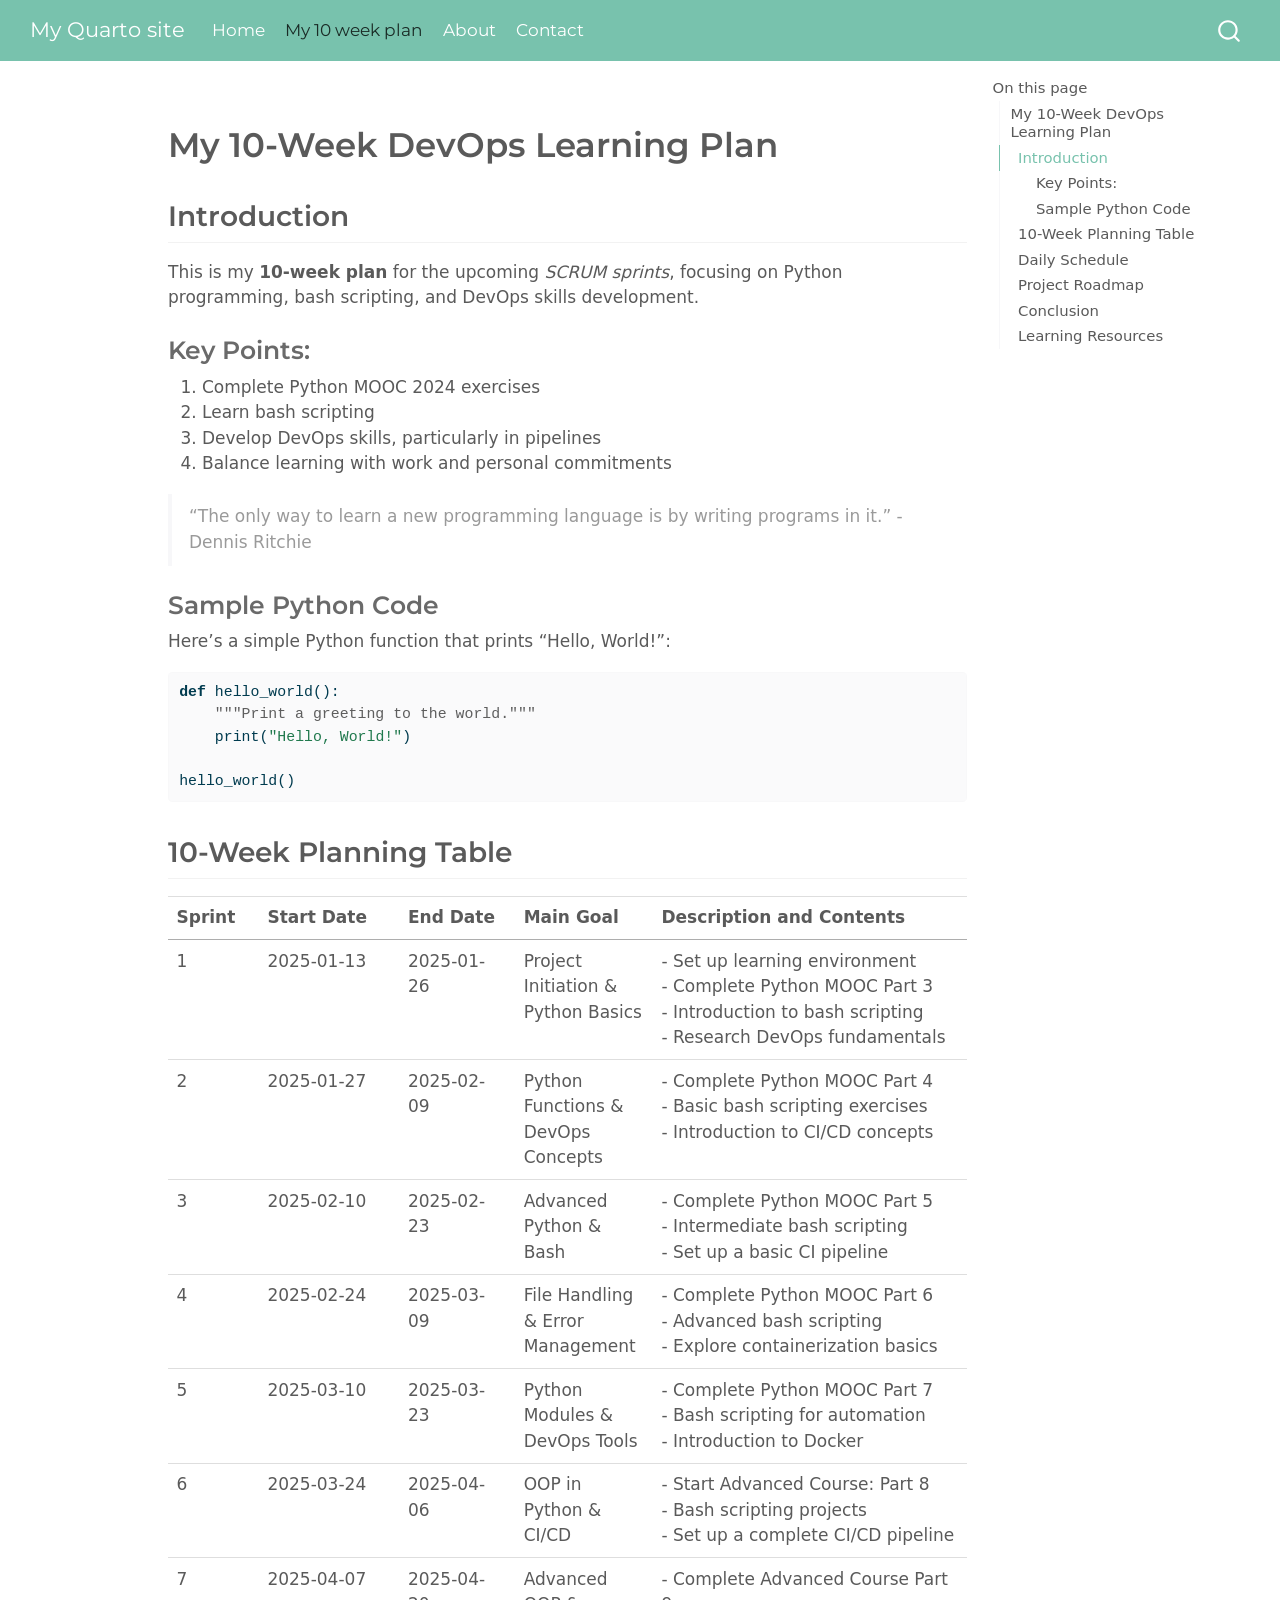
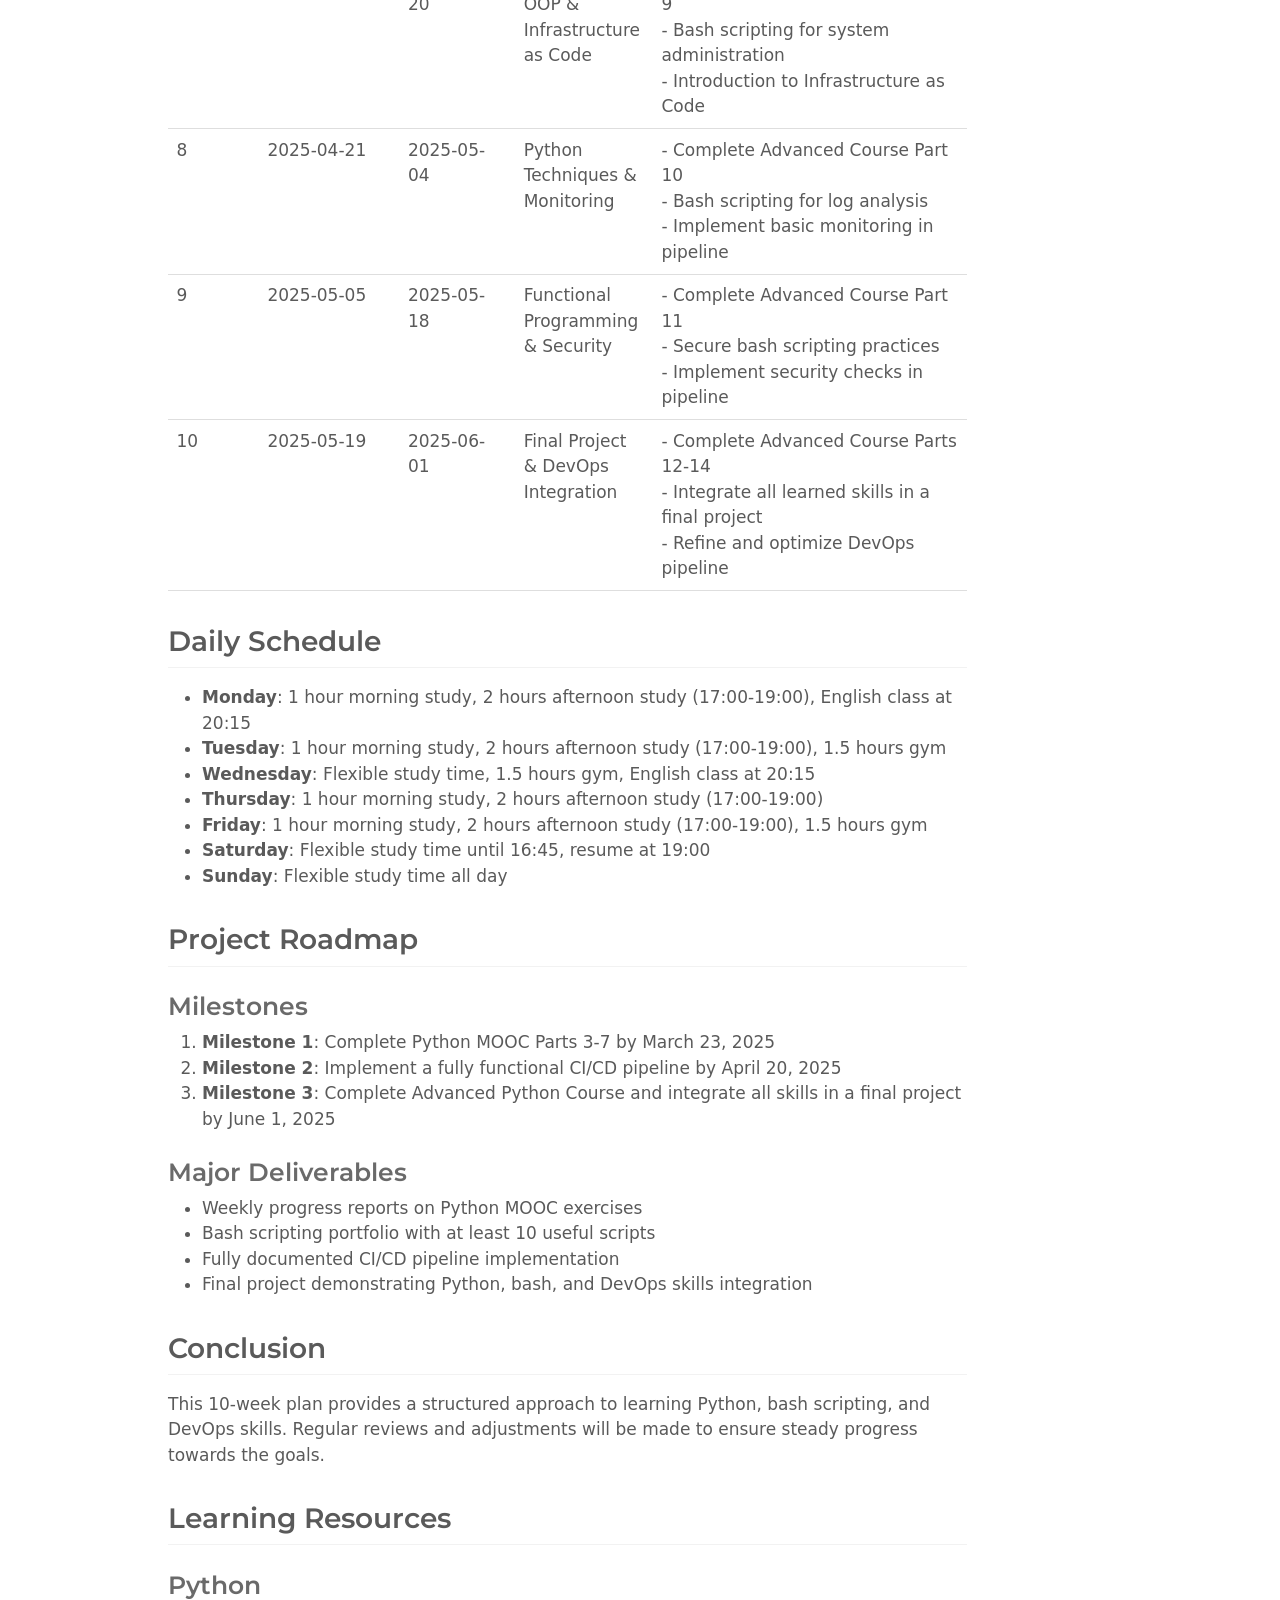
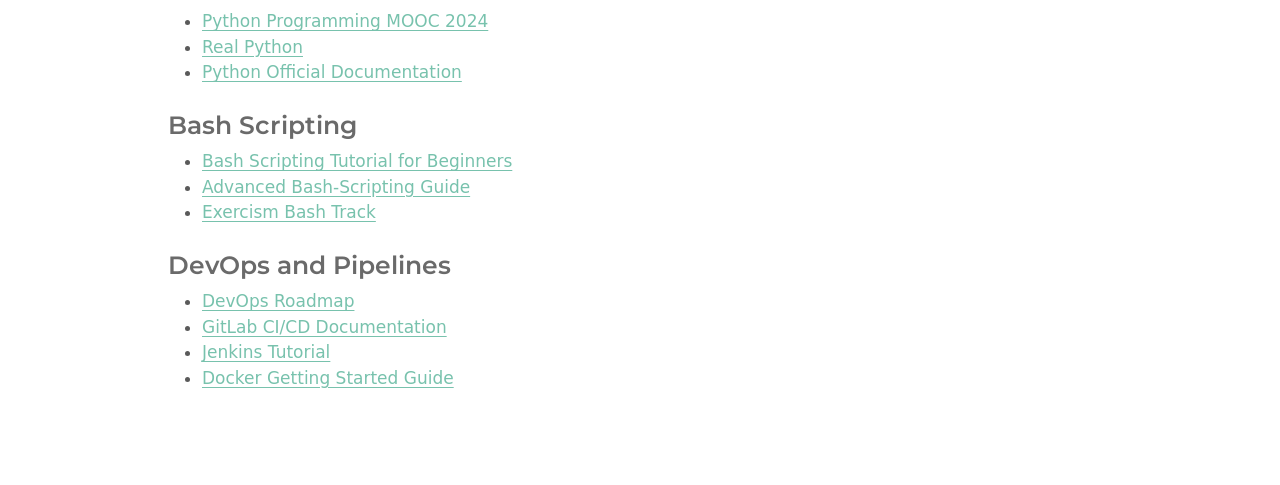
==== 10_week_plan.html @ d2ed4d86 "Built site for gh-pages" ====
<!DOCTYPE html>
<html xmlns="http://www.w3.org/1999/xhtml" lang="en" xml:lang="en"><head>

<meta charset="utf-8">
<meta name="generator" content="quarto-1.6.39">

<meta name="viewport" content="width=device-width, initial-scale=1.0, user-scalable=yes">


<title>week_plan – My Quarto site</title>
<style>
code{white-space: pre-wrap;}
span.smallcaps{font-variant: small-caps;}
div.columns{display: flex; gap: min(4vw, 1.5em);}
div.column{flex: auto; overflow-x: auto;}
div.hanging-indent{margin-left: 1.5em; text-indent: -1.5em;}
ul.task-list{list-style: none;}
ul.task-list li input[type="checkbox"] {
  width: 0.8em;
  margin: 0 0.8em 0.2em -1em; /* quarto-specific, see https://github.com/quarto-dev/quarto-cli/issues/4556 */ 
  vertical-align: middle;
}
/* CSS for syntax highlighting */
pre > code.sourceCode { white-space: pre; position: relative; }
pre > code.sourceCode > span { line-height: 1.25; }
pre > code.sourceCode > span:empty { height: 1.2em; }
.sourceCode { overflow: visible; }
code.sourceCode > span { color: inherit; text-decoration: inherit; }
div.sourceCode { margin: 1em 0; }
pre.sourceCode { margin: 0; }
@media screen {
div.sourceCode { overflow: auto; }
}
@media print {
pre > code.sourceCode { white-space: pre-wrap; }
pre > code.sourceCode > span { display: inline-block; text-indent: -5em; padding-left: 5em; }
}
pre.numberSource code
  { counter-reset: source-line 0; }
pre.numberSource code > span
  { position: relative; left: -4em; counter-increment: source-line; }
pre.numberSource code > span > a:first-child::before
  { content: counter(source-line);
    position: relative; left: -1em; text-align: right; vertical-align: baseline;
    border: none; display: inline-block;
    -webkit-touch-callout: none; -webkit-user-select: none;
    -khtml-user-select: none; -moz-user-select: none;
    -ms-user-select: none; user-select: none;
    padding: 0 4px; width: 4em;
  }
pre.numberSource { margin-left: 3em;  padding-left: 4px; }
div.sourceCode
  {   }
@media screen {
pre > code.sourceCode > span > a:first-child::before { text-decoration: underline; }
}
</style>


<script src="site_libs/quarto-nav/quarto-nav.js"></script>
<script src="site_libs/quarto-nav/headroom.min.js"></script>
<script src="site_libs/clipboard/clipboard.min.js"></script>
<script src="site_libs/quarto-search/autocomplete.umd.js"></script>
<script src="site_libs/quarto-search/fuse.min.js"></script>
<script src="site_libs/quarto-search/quarto-search.js"></script>
<meta name="quarto:offset" content="./">
<script src="site_libs/quarto-html/quarto.js"></script>
<script src="site_libs/quarto-html/popper.min.js"></script>
<script src="site_libs/quarto-html/tippy.umd.min.js"></script>
<script src="site_libs/quarto-html/anchor.min.js"></script>
<link href="site_libs/quarto-html/tippy.css" rel="stylesheet">
<link href="site_libs/quarto-html/quarto-syntax-highlighting-e26003cea8cd680ca0c55a263523d882.css" rel="stylesheet" id="quarto-text-highlighting-styles">
<script src="site_libs/bootstrap/bootstrap.min.js"></script>
<link href="site_libs/bootstrap/bootstrap-icons.css" rel="stylesheet">
<link href="site_libs/bootstrap/bootstrap-f5db9c6c211b3b239aa4ecd884c693e0.min.css" rel="stylesheet" append-hash="true" id="quarto-bootstrap" data-mode="light">
<script id="quarto-search-options" type="application/json">{
  "location": "navbar",
  "copy-button": false,
  "collapse-after": 3,
  "panel-placement": "end",
  "type": "overlay",
  "limit": 50,
  "keyboard-shortcut": [
    "f",
    "/",
    "s"
  ],
  "show-item-context": false,
  "language": {
    "search-no-results-text": "No results",
    "search-matching-documents-text": "matching documents",
    "search-copy-link-title": "Copy link to search",
    "search-hide-matches-text": "Hide additional matches",
    "search-more-match-text": "more match in this document",
    "search-more-matches-text": "more matches in this document",
    "search-clear-button-title": "Clear",
    "search-text-placeholder": "",
    "search-detached-cancel-button-title": "Cancel",
    "search-submit-button-title": "Submit",
    "search-label": "Search"
  }
}</script>


</head>

<body class="nav-fixed">

<div id="quarto-search-results"></div>
  <header id="quarto-header" class="headroom fixed-top">
    <nav class="navbar navbar-expand-lg " data-bs-theme="dark">
      <div class="navbar-container container-fluid">
      <div class="navbar-brand-container mx-auto">
    <a class="navbar-brand" href="./index.html">
    <span class="navbar-title">My Quarto site</span>
    </a>
  </div>
            <div id="quarto-search" class="" title="Search"></div>
          <button class="navbar-toggler" type="button" data-bs-toggle="collapse" data-bs-target="#navbarCollapse" aria-controls="navbarCollapse" role="menu" aria-expanded="false" aria-label="Toggle navigation" onclick="if (window.quartoToggleHeadroom) { window.quartoToggleHeadroom(); }">
  <span class="navbar-toggler-icon"></span>
</button>
          <div class="collapse navbar-collapse" id="navbarCollapse">
            <ul class="navbar-nav navbar-nav-scroll me-auto">
  <li class="nav-item">
    <a class="nav-link" href="./index.html"> 
<span class="menu-text">Home</span></a>
  </li>  
  <li class="nav-item">
    <a class="nav-link active" href="./10_week_plan.html" aria-current="page"> 
<span class="menu-text">My 10 week plan</span></a>
  </li>  
  <li class="nav-item">
    <a class="nav-link" href="./about.html"> 
<span class="menu-text">About</span></a>
  </li>  
  <li class="nav-item">
    <a class="nav-link" href="./contact.html"> 
<span class="menu-text">Contact</span></a>
  </li>  
</ul>
          </div> <!-- /navcollapse -->
            <div class="quarto-navbar-tools">
</div>
      </div> <!-- /container-fluid -->
    </nav>
</header>
<!-- content -->
<div id="quarto-content" class="quarto-container page-columns page-rows-contents page-layout-article page-navbar">
<!-- sidebar -->
<!-- margin-sidebar -->
    <div id="quarto-margin-sidebar" class="sidebar margin-sidebar">
        <nav id="TOC" role="doc-toc" class="toc-active">
    <h2 id="toc-title">On this page</h2>
   
  <ul>
  <li><a href="#my-10-week-devops-learning-plan" id="toc-my-10-week-devops-learning-plan" class="nav-link active" data-scroll-target="#my-10-week-devops-learning-plan">My 10-Week DevOps Learning Plan</a>
  <ul class="collapse">
  <li><a href="#introduction" id="toc-introduction" class="nav-link" data-scroll-target="#introduction">Introduction</a>
  <ul class="collapse">
  <li><a href="#key-points" id="toc-key-points" class="nav-link" data-scroll-target="#key-points">Key Points:</a></li>
  <li><a href="#sample-python-code" id="toc-sample-python-code" class="nav-link" data-scroll-target="#sample-python-code">Sample Python Code</a></li>
  </ul></li>
  <li><a href="#week-planning-table" id="toc-week-planning-table" class="nav-link" data-scroll-target="#week-planning-table">10-Week Planning Table</a></li>
  <li><a href="#daily-schedule" id="toc-daily-schedule" class="nav-link" data-scroll-target="#daily-schedule">Daily Schedule</a></li>
  <li><a href="#project-roadmap" id="toc-project-roadmap" class="nav-link" data-scroll-target="#project-roadmap">Project Roadmap</a>
  <ul class="collapse">
  <li><a href="#milestones" id="toc-milestones" class="nav-link" data-scroll-target="#milestones">Milestones</a></li>
  <li><a href="#major-deliverables" id="toc-major-deliverables" class="nav-link" data-scroll-target="#major-deliverables">Major Deliverables</a></li>
  </ul></li>
  <li><a href="#conclusion" id="toc-conclusion" class="nav-link" data-scroll-target="#conclusion">Conclusion</a></li>
  <li><a href="#learning-resources" id="toc-learning-resources" class="nav-link" data-scroll-target="#learning-resources">Learning Resources</a>
  <ul class="collapse">
  <li><a href="#python" id="toc-python" class="nav-link" data-scroll-target="#python">Python</a></li>
  <li><a href="#bash-scripting" id="toc-bash-scripting" class="nav-link" data-scroll-target="#bash-scripting">Bash Scripting</a></li>
  <li><a href="#devops-and-pipelines" id="toc-devops-and-pipelines" class="nav-link" data-scroll-target="#devops-and-pipelines">DevOps and Pipelines</a></li>
  </ul></li>
  </ul></li>
  </ul>
</nav>
    </div>
<!-- main -->
<main class="content" id="quarto-document-content"><header id="title-block-header" class="quarto-title-block"></header>




<section id="my-10-week-devops-learning-plan" class="level1">
<h1>My 10-Week DevOps Learning Plan</h1>
<section id="introduction" class="level2">
<h2 class="anchored" data-anchor-id="introduction">Introduction</h2>
<p>This is my <strong>10-week plan</strong> for the upcoming <em>SCRUM sprints</em>, focusing on Python programming, bash scripting, and DevOps skills development.</p>
<section id="key-points" class="level3">
<h3 class="anchored" data-anchor-id="key-points">Key Points:</h3>
<ol type="1">
<li>Complete Python MOOC 2024 exercises</li>
<li>Learn bash scripting</li>
<li>Develop DevOps skills, particularly in pipelines</li>
<li>Balance learning with work and personal commitments</li>
</ol>
<blockquote class="blockquote">
<p>“The only way to learn a new programming language is by writing programs in it.” - Dennis Ritchie</p>
</blockquote>
</section>
<section id="sample-python-code" class="level3">
<h3 class="anchored" data-anchor-id="sample-python-code">Sample Python Code</h3>
<p>Here’s a simple Python function that prints “Hello, World!”:</p>
<div class="sourceCode" id="cb1"><pre class="sourceCode python code-with-copy"><code class="sourceCode python"><span id="cb1-1"><a href="#cb1-1" aria-hidden="true" tabindex="-1"></a><span class="kw">def</span> hello_world():</span>
<span id="cb1-2"><a href="#cb1-2" aria-hidden="true" tabindex="-1"></a>    <span class="co">"""Print a greeting to the world."""</span></span>
<span id="cb1-3"><a href="#cb1-3" aria-hidden="true" tabindex="-1"></a>    <span class="bu">print</span>(<span class="st">"Hello, World!"</span>)</span>
<span id="cb1-4"><a href="#cb1-4" aria-hidden="true" tabindex="-1"></a></span>
<span id="cb1-5"><a href="#cb1-5" aria-hidden="true" tabindex="-1"></a>hello_world()</span></code><button title="Copy to Clipboard" class="code-copy-button"><i class="bi"></i></button></pre></div>
</section>
</section>
<section id="week-planning-table" class="level2">
<h2 class="anchored" data-anchor-id="week-planning-table">10-Week Planning Table</h2>
<table class="caption-top table">
<colgroup>
<col style="width: 11%">
<col style="width: 17%">
<col style="width: 14%">
<col style="width: 16%">
<col style="width: 38%">
</colgroup>
<thead>
<tr class="header">
<th>Sprint</th>
<th>Start Date</th>
<th>End Date</th>
<th>Main Goal</th>
<th>Description and Contents</th>
</tr>
</thead>
<tbody>
<tr class="odd">
<td>1</td>
<td>2025-01-13</td>
<td>2025-01-26</td>
<td>Project Initiation &amp; Python Basics</td>
<td>- Set up learning environment<br>- Complete Python MOOC Part 3<br>- Introduction to bash scripting<br>- Research DevOps fundamentals</td>
</tr>
<tr class="even">
<td>2</td>
<td>2025-01-27</td>
<td>2025-02-09</td>
<td>Python Functions &amp; DevOps Concepts</td>
<td>- Complete Python MOOC Part 4<br>- Basic bash scripting exercises<br>- Introduction to CI/CD concepts</td>
</tr>
<tr class="odd">
<td>3</td>
<td>2025-02-10</td>
<td>2025-02-23</td>
<td>Advanced Python &amp; Bash</td>
<td>- Complete Python MOOC Part 5<br>- Intermediate bash scripting<br>- Set up a basic CI pipeline</td>
</tr>
<tr class="even">
<td>4</td>
<td>2025-02-24</td>
<td>2025-03-09</td>
<td>File Handling &amp; Error Management</td>
<td>- Complete Python MOOC Part 6<br>- Advanced bash scripting<br>- Explore containerization basics</td>
</tr>
<tr class="odd">
<td>5</td>
<td>2025-03-10</td>
<td>2025-03-23</td>
<td>Python Modules &amp; DevOps Tools</td>
<td>- Complete Python MOOC Part 7<br>- Bash scripting for automation<br>- Introduction to Docker</td>
</tr>
<tr class="even">
<td>6</td>
<td>2025-03-24</td>
<td>2025-04-06</td>
<td>OOP in Python &amp; CI/CD</td>
<td>- Start Advanced Course: Part 8<br>- Bash scripting projects<br>- Set up a complete CI/CD pipeline</td>
</tr>
<tr class="odd">
<td>7</td>
<td>2025-04-07</td>
<td>2025-04-20</td>
<td>Advanced OOP &amp; Infrastructure as Code</td>
<td>- Complete Advanced Course Part 9<br>- Bash scripting for system administration<br>- Introduction to Infrastructure as Code</td>
</tr>
<tr class="even">
<td>8</td>
<td>2025-04-21</td>
<td>2025-05-04</td>
<td>Python Techniques &amp; Monitoring</td>
<td>- Complete Advanced Course Part 10<br>- Bash scripting for log analysis<br>- Implement basic monitoring in pipeline</td>
</tr>
<tr class="odd">
<td>9</td>
<td>2025-05-05</td>
<td>2025-05-18</td>
<td>Functional Programming &amp; Security</td>
<td>- Complete Advanced Course Part 11<br>- Secure bash scripting practices<br>- Implement security checks in pipeline</td>
</tr>
<tr class="even">
<td>10</td>
<td>2025-05-19</td>
<td>2025-06-01</td>
<td>Final Project &amp; DevOps Integration</td>
<td>- Complete Advanced Course Parts 12-14<br>- Integrate all learned skills in a final project<br>- Refine and optimize DevOps pipeline</td>
</tr>
</tbody>
</table>
</section>
<section id="daily-schedule" class="level2">
<h2 class="anchored" data-anchor-id="daily-schedule">Daily Schedule</h2>
<ul>
<li><strong>Monday</strong>: 1 hour morning study, 2 hours afternoon study (17:00-19:00), English class at 20:15</li>
<li><strong>Tuesday</strong>: 1 hour morning study, 2 hours afternoon study (17:00-19:00), 1.5 hours gym</li>
<li><strong>Wednesday</strong>: Flexible study time, 1.5 hours gym, English class at 20:15</li>
<li><strong>Thursday</strong>: 1 hour morning study, 2 hours afternoon study (17:00-19:00)</li>
<li><strong>Friday</strong>: 1 hour morning study, 2 hours afternoon study (17:00-19:00), 1.5 hours gym</li>
<li><strong>Saturday</strong>: Flexible study time until 16:45, resume at 19:00</li>
<li><strong>Sunday</strong>: Flexible study time all day</li>
</ul>
</section>
<section id="project-roadmap" class="level2">
<h2 class="anchored" data-anchor-id="project-roadmap">Project Roadmap</h2>
<section id="milestones" class="level3">
<h3 class="anchored" data-anchor-id="milestones">Milestones</h3>
<ol type="1">
<li><strong>Milestone 1</strong>: Complete Python MOOC Parts 3-7 by March 23, 2025</li>
<li><strong>Milestone 2</strong>: Implement a fully functional CI/CD pipeline by April 20, 2025</li>
<li><strong>Milestone 3</strong>: Complete Advanced Python Course and integrate all skills in a final project by June 1, 2025</li>
</ol>
</section>
<section id="major-deliverables" class="level3">
<h3 class="anchored" data-anchor-id="major-deliverables">Major Deliverables</h3>
<ul>
<li>Weekly progress reports on Python MOOC exercises</li>
<li>Bash scripting portfolio with at least 10 useful scripts</li>
<li>Fully documented CI/CD pipeline implementation</li>
<li>Final project demonstrating Python, bash, and DevOps skills integration</li>
</ul>
</section>
</section>
<section id="conclusion" class="level2">
<h2 class="anchored" data-anchor-id="conclusion">Conclusion</h2>
<p>This 10-week plan provides a structured approach to learning Python, bash scripting, and DevOps skills. Regular reviews and adjustments will be made to ensure steady progress towards the goals.</p>
</section>
<section id="learning-resources" class="level2">
<h2 class="anchored" data-anchor-id="learning-resources">Learning Resources</h2>
<section id="python" class="level3">
<h3 class="anchored" data-anchor-id="python">Python</h3>
<ul>
<li><a href="https://programming-24.mooc.fi/">Python Programming MOOC 2024</a></li>
<li><a href="https://realpython.com/">Real Python</a></li>
<li><a href="https://docs.python.org/3/">Python Official Documentation</a></li>
</ul>
</section>
<section id="bash-scripting" class="level3">
<h3 class="anchored" data-anchor-id="bash-scripting">Bash Scripting</h3>
<ul>
<li><a href="https://linuxconfig.org/bash-scripting-tutorial-for-beginners">Bash Scripting Tutorial for Beginners</a></li>
<li><a href="https://tldp.org/LDP/abs/html/">Advanced Bash-Scripting Guide</a></li>
<li><a href="https://exercism.org/tracks/bash">Exercism Bash Track</a></li>
</ul>
</section>
<section id="devops-and-pipelines" class="level3">
<h3 class="anchored" data-anchor-id="devops-and-pipelines">DevOps and Pipelines</h3>
<ul>
<li><a href="https://roadmap.sh/devops">DevOps Roadmap</a></li>
<li><a href="https://docs.gitlab.com/ee/ci/">GitLab CI/CD Documentation</a></li>
<li><a href="https://www.jenkins.io/doc/tutorials/">Jenkins Tutorial</a></li>
<li><a href="https://docs.docker.com/get-started/">Docker Getting Started Guide</a></li>
</ul>


</section>
</section>
</section>

</main> <!-- /main -->
<script id="quarto-html-after-body" type="application/javascript">
window.document.addEventListener("DOMContentLoaded", function (event) {
  const toggleBodyColorMode = (bsSheetEl) => {
    const mode = bsSheetEl.getAttribute("data-mode");
    const bodyEl = window.document.querySelector("body");
    if (mode === "dark") {
      bodyEl.classList.add("quarto-dark");
      bodyEl.classList.remove("quarto-light");
    } else {
      bodyEl.classList.add("quarto-light");
      bodyEl.classList.remove("quarto-dark");
    }
  }
  const toggleBodyColorPrimary = () => {
    const bsSheetEl = window.document.querySelector("link#quarto-bootstrap");
    if (bsSheetEl) {
      toggleBodyColorMode(bsSheetEl);
    }
  }
  toggleBodyColorPrimary();  
  const icon = "";
  const anchorJS = new window.AnchorJS();
  anchorJS.options = {
    placement: 'right',
    icon: icon
  };
  anchorJS.add('.anchored');
  const isCodeAnnotation = (el) => {
    for (const clz of el.classList) {
      if (clz.startsWith('code-annotation-')) {                     
        return true;
      }
    }
    return false;
  }
  const onCopySuccess = function(e) {
    // button target
    const button = e.trigger;
    // don't keep focus
    button.blur();
    // flash "checked"
    button.classList.add('code-copy-button-checked');
    var currentTitle = button.getAttribute("title");
    button.setAttribute("title", "Copied!");
    let tooltip;
    if (window.bootstrap) {
      button.setAttribute("data-bs-toggle", "tooltip");
      button.setAttribute("data-bs-placement", "left");
      button.setAttribute("data-bs-title", "Copied!");
      tooltip = new bootstrap.Tooltip(button, 
        { trigger: "manual", 
          customClass: "code-copy-button-tooltip",
          offset: [0, -8]});
      tooltip.show();    
    }
    setTimeout(function() {
      if (tooltip) {
        tooltip.hide();
        button.removeAttribute("data-bs-title");
        button.removeAttribute("data-bs-toggle");
        button.removeAttribute("data-bs-placement");
      }
      button.setAttribute("title", currentTitle);
      button.classList.remove('code-copy-button-checked');
    }, 1000);
    // clear code selection
    e.clearSelection();
  }
  const getTextToCopy = function(trigger) {
      const codeEl = trigger.previousElementSibling.cloneNode(true);
      for (const childEl of codeEl.children) {
        if (isCodeAnnotation(childEl)) {
          childEl.remove();
        }
      }
      return codeEl.innerText;
  }
  const clipboard = new window.ClipboardJS('.code-copy-button:not([data-in-quarto-modal])', {
    text: getTextToCopy
  });
  clipboard.on('success', onCopySuccess);
  if (window.document.getElementById('quarto-embedded-source-code-modal')) {
    const clipboardModal = new window.ClipboardJS('.code-copy-button[data-in-quarto-modal]', {
      text: getTextToCopy,
      container: window.document.getElementById('quarto-embedded-source-code-modal')
    });
    clipboardModal.on('success', onCopySuccess);
  }
    var localhostRegex = new RegExp(/^(?:http|https):\/\/localhost\:?[0-9]*\//);
    var mailtoRegex = new RegExp(/^mailto:/);
      var filterRegex = new RegExp('/' + window.location.host + '/');
    var isInternal = (href) => {
        return filterRegex.test(href) || localhostRegex.test(href) || mailtoRegex.test(href);
    }
    // Inspect non-navigation links and adorn them if external
 	var links = window.document.querySelectorAll('a[href]:not(.nav-link):not(.navbar-brand):not(.toc-action):not(.sidebar-link):not(.sidebar-item-toggle):not(.pagination-link):not(.no-external):not([aria-hidden]):not(.dropdown-item):not(.quarto-navigation-tool):not(.about-link)');
    for (var i=0; i<links.length; i++) {
      const link = links[i];
      if (!isInternal(link.href)) {
        // undo the damage that might have been done by quarto-nav.js in the case of
        // links that we want to consider external
        if (link.dataset.originalHref !== undefined) {
          link.href = link.dataset.originalHref;
        }
      }
    }
  function tippyHover(el, contentFn, onTriggerFn, onUntriggerFn) {
    const config = {
      allowHTML: true,
      maxWidth: 500,
      delay: 100,
      arrow: false,
      appendTo: function(el) {
          return el.parentElement;
      },
      interactive: true,
      interactiveBorder: 10,
      theme: 'quarto',
      placement: 'bottom-start',
    };
    if (contentFn) {
      config.content = contentFn;
    }
    if (onTriggerFn) {
      config.onTrigger = onTriggerFn;
    }
    if (onUntriggerFn) {
      config.onUntrigger = onUntriggerFn;
    }
    window.tippy(el, config); 
  }
  const noterefs = window.document.querySelectorAll('a[role="doc-noteref"]');
  for (var i=0; i<noterefs.length; i++) {
    const ref = noterefs[i];
    tippyHover(ref, function() {
      // use id or data attribute instead here
      let href = ref.getAttribute('data-footnote-href') || ref.getAttribute('href');
      try { href = new URL(href).hash; } catch {}
      const id = href.replace(/^#\/?/, "");
      const note = window.document.getElementById(id);
      if (note) {
        return note.innerHTML;
      } else {
        return "";
      }
    });
  }
  const xrefs = window.document.querySelectorAll('a.quarto-xref');
  const processXRef = (id, note) => {
    // Strip column container classes
    const stripColumnClz = (el) => {
      el.classList.remove("page-full", "page-columns");
      if (el.children) {
        for (const child of el.children) {
          stripColumnClz(child);
        }
      }
    }
    stripColumnClz(note)
    if (id === null || id.startsWith('sec-')) {
      // Special case sections, only their first couple elements
      const container = document.createElement("div");
      if (note.children && note.children.length > 2) {
        container.appendChild(note.children[0].cloneNode(true));
        for (let i = 1; i < note.children.length; i++) {
          const child = note.children[i];
          if (child.tagName === "P" && child.innerText === "") {
            continue;
          } else {
            container.appendChild(child.cloneNode(true));
            break;
          }
        }
        if (window.Quarto?.typesetMath) {
          window.Quarto.typesetMath(container);
        }
        return container.innerHTML
      } else {
        if (window.Quarto?.typesetMath) {
          window.Quarto.typesetMath(note);
        }
        return note.innerHTML;
      }
    } else {
      // Remove any anchor links if they are present
      const anchorLink = note.querySelector('a.anchorjs-link');
      if (anchorLink) {
        anchorLink.remove();
      }
      if (window.Quarto?.typesetMath) {
        window.Quarto.typesetMath(note);
      }
      if (note.classList.contains("callout")) {
        return note.outerHTML;
      } else {
        return note.innerHTML;
      }
    }
  }
  for (var i=0; i<xrefs.length; i++) {
    const xref = xrefs[i];
    tippyHover(xref, undefined, function(instance) {
      instance.disable();
      let url = xref.getAttribute('href');
      let hash = undefined; 
      if (url.startsWith('#')) {
        hash = url;
      } else {
        try { hash = new URL(url).hash; } catch {}
      }
      if (hash) {
        const id = hash.replace(/^#\/?/, "");
        const note = window.document.getElementById(id);
        if (note !== null) {
          try {
            const html = processXRef(id, note.cloneNode(true));
            instance.setContent(html);
          } finally {
            instance.enable();
            instance.show();
          }
        } else {
          // See if we can fetch this
          fetch(url.split('#')[0])
          .then(res => res.text())
          .then(html => {
            const parser = new DOMParser();
            const htmlDoc = parser.parseFromString(html, "text/html");
            const note = htmlDoc.getElementById(id);
            if (note !== null) {
              const html = processXRef(id, note);
              instance.setContent(html);
            } 
          }).finally(() => {
            instance.enable();
            instance.show();
          });
        }
      } else {
        // See if we can fetch a full url (with no hash to target)
        // This is a special case and we should probably do some content thinning / targeting
        fetch(url)
        .then(res => res.text())
        .then(html => {
          const parser = new DOMParser();
          const htmlDoc = parser.parseFromString(html, "text/html");
          const note = htmlDoc.querySelector('main.content');
          if (note !== null) {
            // This should only happen for chapter cross references
            // (since there is no id in the URL)
            // remove the first header
            if (note.children.length > 0 && note.children[0].tagName === "HEADER") {
              note.children[0].remove();
            }
            const html = processXRef(null, note);
            instance.setContent(html);
          } 
        }).finally(() => {
          instance.enable();
          instance.show();
        });
      }
    }, function(instance) {
    });
  }
      let selectedAnnoteEl;
      const selectorForAnnotation = ( cell, annotation) => {
        let cellAttr = 'data-code-cell="' + cell + '"';
        let lineAttr = 'data-code-annotation="' +  annotation + '"';
        const selector = 'span[' + cellAttr + '][' + lineAttr + ']';
        return selector;
      }
      const selectCodeLines = (annoteEl) => {
        const doc = window.document;
        const targetCell = annoteEl.getAttribute("data-target-cell");
        const targetAnnotation = annoteEl.getAttribute("data-target-annotation");
        const annoteSpan = window.document.querySelector(selectorForAnnotation(targetCell, targetAnnotation));
        const lines = annoteSpan.getAttribute("data-code-lines").split(",");
        const lineIds = lines.map((line) => {
          return targetCell + "-" + line;
        })
        let top = null;
        let height = null;
        let parent = null;
        if (lineIds.length > 0) {
            //compute the position of the single el (top and bottom and make a div)
            const el = window.document.getElementById(lineIds[0]);
            top = el.offsetTop;
            height = el.offsetHeight;
            parent = el.parentElement.parentElement;
          if (lineIds.length > 1) {
            const lastEl = window.document.getElementById(lineIds[lineIds.length - 1]);
            const bottom = lastEl.offsetTop + lastEl.offsetHeight;
            height = bottom - top;
          }
          if (top !== null && height !== null && parent !== null) {
            // cook up a div (if necessary) and position it 
            let div = window.document.getElementById("code-annotation-line-highlight");
            if (div === null) {
              div = window.document.createElement("div");
              div.setAttribute("id", "code-annotation-line-highlight");
              div.style.position = 'absolute';
              parent.appendChild(div);
            }
            div.style.top = top - 2 + "px";
            div.style.height = height + 4 + "px";
            div.style.left = 0;
            let gutterDiv = window.document.getElementById("code-annotation-line-highlight-gutter");
            if (gutterDiv === null) {
              gutterDiv = window.document.createElement("div");
              gutterDiv.setAttribute("id", "code-annotation-line-highlight-gutter");
              gutterDiv.style.position = 'absolute';
              const codeCell = window.document.getElementById(targetCell);
              const gutter = codeCell.querySelector('.code-annotation-gutter');
              gutter.appendChild(gutterDiv);
            }
            gutterDiv.style.top = top - 2 + "px";
            gutterDiv.style.height = height + 4 + "px";
          }
          selectedAnnoteEl = annoteEl;
        }
      };
      const unselectCodeLines = () => {
        const elementsIds = ["code-annotation-line-highlight", "code-annotation-line-highlight-gutter"];
        elementsIds.forEach((elId) => {
          const div = window.document.getElementById(elId);
          if (div) {
            div.remove();
          }
        });
        selectedAnnoteEl = undefined;
      };
        // Handle positioning of the toggle
    window.addEventListener(
      "resize",
      throttle(() => {
        elRect = undefined;
        if (selectedAnnoteEl) {
          selectCodeLines(selectedAnnoteEl);
        }
      }, 10)
    );
    function throttle(fn, ms) {
    let throttle = false;
    let timer;
      return (...args) => {
        if(!throttle) { // first call gets through
            fn.apply(this, args);
            throttle = true;
        } else { // all the others get throttled
            if(timer) clearTimeout(timer); // cancel #2
            timer = setTimeout(() => {
              fn.apply(this, args);
              timer = throttle = false;
            }, ms);
        }
      };
    }
      // Attach click handler to the DT
      const annoteDls = window.document.querySelectorAll('dt[data-target-cell]');
      for (const annoteDlNode of annoteDls) {
        annoteDlNode.addEventListener('click', (event) => {
          const clickedEl = event.target;
          if (clickedEl !== selectedAnnoteEl) {
            unselectCodeLines();
            const activeEl = window.document.querySelector('dt[data-target-cell].code-annotation-active');
            if (activeEl) {
              activeEl.classList.remove('code-annotation-active');
            }
            selectCodeLines(clickedEl);
            clickedEl.classList.add('code-annotation-active');
          } else {
            // Unselect the line
            unselectCodeLines();
            clickedEl.classList.remove('code-annotation-active');
          }
        });
      }
  const findCites = (el) => {
    const parentEl = el.parentElement;
    if (parentEl) {
      const cites = parentEl.dataset.cites;
      if (cites) {
        return {
          el,
          cites: cites.split(' ')
        };
      } else {
        return findCites(el.parentElement)
      }
    } else {
      return undefined;
    }
  };
  var bibliorefs = window.document.querySelectorAll('a[role="doc-biblioref"]');
  for (var i=0; i<bibliorefs.length; i++) {
    const ref = bibliorefs[i];
    const citeInfo = findCites(ref);
    if (citeInfo) {
      tippyHover(citeInfo.el, function() {
        var popup = window.document.createElement('div');
        citeInfo.cites.forEach(function(cite) {
          var citeDiv = window.document.createElement('div');
          citeDiv.classList.add('hanging-indent');
          citeDiv.classList.add('csl-entry');
          var biblioDiv = window.document.getElementById('ref-' + cite);
          if (biblioDiv) {
            citeDiv.innerHTML = biblioDiv.innerHTML;
          }
          popup.appendChild(citeDiv);
        });
        return popup.innerHTML;
      });
    }
  }
});
</script>
</div> <!-- /content -->




</body></html>
---- site_libs/quarto-html/tippy.css ----
.tippy-box[data-animation=fade][data-state=hidden]{opacity:0}[data-tippy-root]{max-width:calc(100vw - 10px)}.tippy-box{position:relative;background-color:#333;color:#fff;border-radius:4px;font-size:14px;line-height:1.4;white-space:normal;outline:0;transition-property:transform,visibility,opacity}.tippy-box[data-placement^=top]>.tippy-arrow{bottom:0}.tippy-box[data-placement^=top]>.tippy-arrow:before{bottom:-7px;left:0;border-width:8px 8px 0;border-top-color:initial;transform-origin:center top}.tippy-box[data-placement^=bottom]>.tippy-arrow{top:0}.tippy-box[data-placement^=bottom]>.tippy-arrow:before{top:-7px;left:0;border-width:0 8px 8px;border-bottom-color:initial;transform-origin:center bottom}.tippy-box[data-placement^=left]>.tippy-arrow{right:0}.tippy-box[data-placement^=left]>.tippy-arrow:before{border-width:8px 0 8px 8px;border-left-color:initial;right:-7px;transform-origin:center left}.tippy-box[data-placement^=right]>.tippy-arrow{left:0}.tippy-box[data-placement^=right]>.tippy-arrow:before{left:-7px;border-width:8px 8px 8px 0;border-right-color:initial;transform-origin:center right}.tippy-box[data-inertia][data-state=visible]{transition-timing-function:cubic-bezier(.54,1.5,.38,1.11)}.tippy-arrow{width:16px;height:16px;color:#333}.tippy-arrow:before{content:"";position:absolute;border-color:transparent;border-style:solid}.tippy-content{position:relative;padding:5px 9px;z-index:1}
---- site_libs/quarto-html/quarto-syntax-highlighting-e26003cea8cd680ca0c55a263523d882.css ----
/* quarto syntax highlight colors */
:root {
  --quarto-hl-ot-color: #003B4F;
  --quarto-hl-at-color: #657422;
  --quarto-hl-ss-color: #20794D;
  --quarto-hl-an-color: #5E5E5E;
  --quarto-hl-fu-color: #4758AB;
  --quarto-hl-st-color: #20794D;
  --quarto-hl-cf-color: #003B4F;
  --quarto-hl-op-color: #5E5E5E;
  --quarto-hl-er-color: #AD0000;
  --quarto-hl-bn-color: #AD0000;
  --quarto-hl-al-color: #AD0000;
  --quarto-hl-va-color: #111111;
  --quarto-hl-bu-color: inherit;
  --quarto-hl-ex-color: inherit;
  --quarto-hl-pp-color: #AD0000;
  --quarto-hl-in-color: #5E5E5E;
  --quarto-hl-vs-color: #20794D;
  --quarto-hl-wa-color: #5E5E5E;
  --quarto-hl-do-color: #5E5E5E;
  --quarto-hl-im-color: #00769E;
  --quarto-hl-ch-color: #20794D;
  --quarto-hl-dt-color: #AD0000;
  --quarto-hl-fl-color: #AD0000;
  --quarto-hl-co-color: #5E5E5E;
  --quarto-hl-cv-color: #5E5E5E;
  --quarto-hl-cn-color: #8f5902;
  --quarto-hl-sc-color: #5E5E5E;
  --quarto-hl-dv-color: #AD0000;
  --quarto-hl-kw-color: #003B4F;
}

/* other quarto variables */
:root {
  --quarto-font-monospace: SFMono-Regular, Menlo, Monaco, Consolas, "Liberation Mono", "Courier New", monospace;
}

pre > code.sourceCode > span {
  color: #003B4F;
}

code span {
  color: #003B4F;
}

code.sourceCode > span {
  color: #003B4F;
}

div.sourceCode,
div.sourceCode pre.sourceCode {
  color: #003B4F;
}

code span.ot {
  color: #003B4F;
  font-style: inherit;
}

code span.at {
  color: #657422;
  font-style: inherit;
}

code span.ss {
  color: #20794D;
  font-style: inherit;
}

code span.an {
  color: #5E5E5E;
  font-style: inherit;
}

code span.fu {
  color: #4758AB;
  font-style: inherit;
}

code span.st {
  color: #20794D;
  font-style: inherit;
}

code span.cf {
  color: #003B4F;
  font-weight: bold;
  font-style: inherit;
}

code span.op {
  color: #5E5E5E;
  font-style: inherit;
}

code span.er {
  color: #AD0000;
  font-style: inherit;
}

code span.bn {
  color: #AD0000;
  font-style: inherit;
}

code span.al {
  color: #AD0000;
  font-style: inherit;
}

code span.va {
  color: #111111;
  font-style: inherit;
}

code span.bu {
  font-style: inherit;
}

code span.ex {
  font-style: inherit;
}

code span.pp {
  color: #AD0000;
  font-style: inherit;
}

code span.in {
  color: #5E5E5E;
  font-style: inherit;
}

code span.vs {
  color: #20794D;
  font-style: inherit;
}

code span.wa {
  color: #5E5E5E;
  font-style: italic;
}

code span.do {
  color: #5E5E5E;
  font-style: italic;
}

code span.im {
  color: #00769E;
  font-style: inherit;
}

code span.ch {
  color: #20794D;
  font-style: inherit;
}

code span.dt {
  color: #AD0000;
  font-style: inherit;
}

code span.fl {
  color: #AD0000;
  font-style: inherit;
}

code span.co {
  color: #5E5E5E;
  font-style: inherit;
}

code span.cv {
  color: #5E5E5E;
  font-style: italic;
}

code span.cn {
  color: #8f5902;
  font-style: inherit;
}

code span.sc {
  color: #5E5E5E;
  font-style: inherit;
}

code span.dv {
  color: #AD0000;
  font-style: inherit;
}

code span.kw {
  color: #003B4F;
  font-weight: bold;
  font-style: inherit;
}

.prevent-inlining {
  content: "</";
}

/*# sourceMappingURL=e90e9ab646ea9b1aaa61e089606e0f97.css.map */
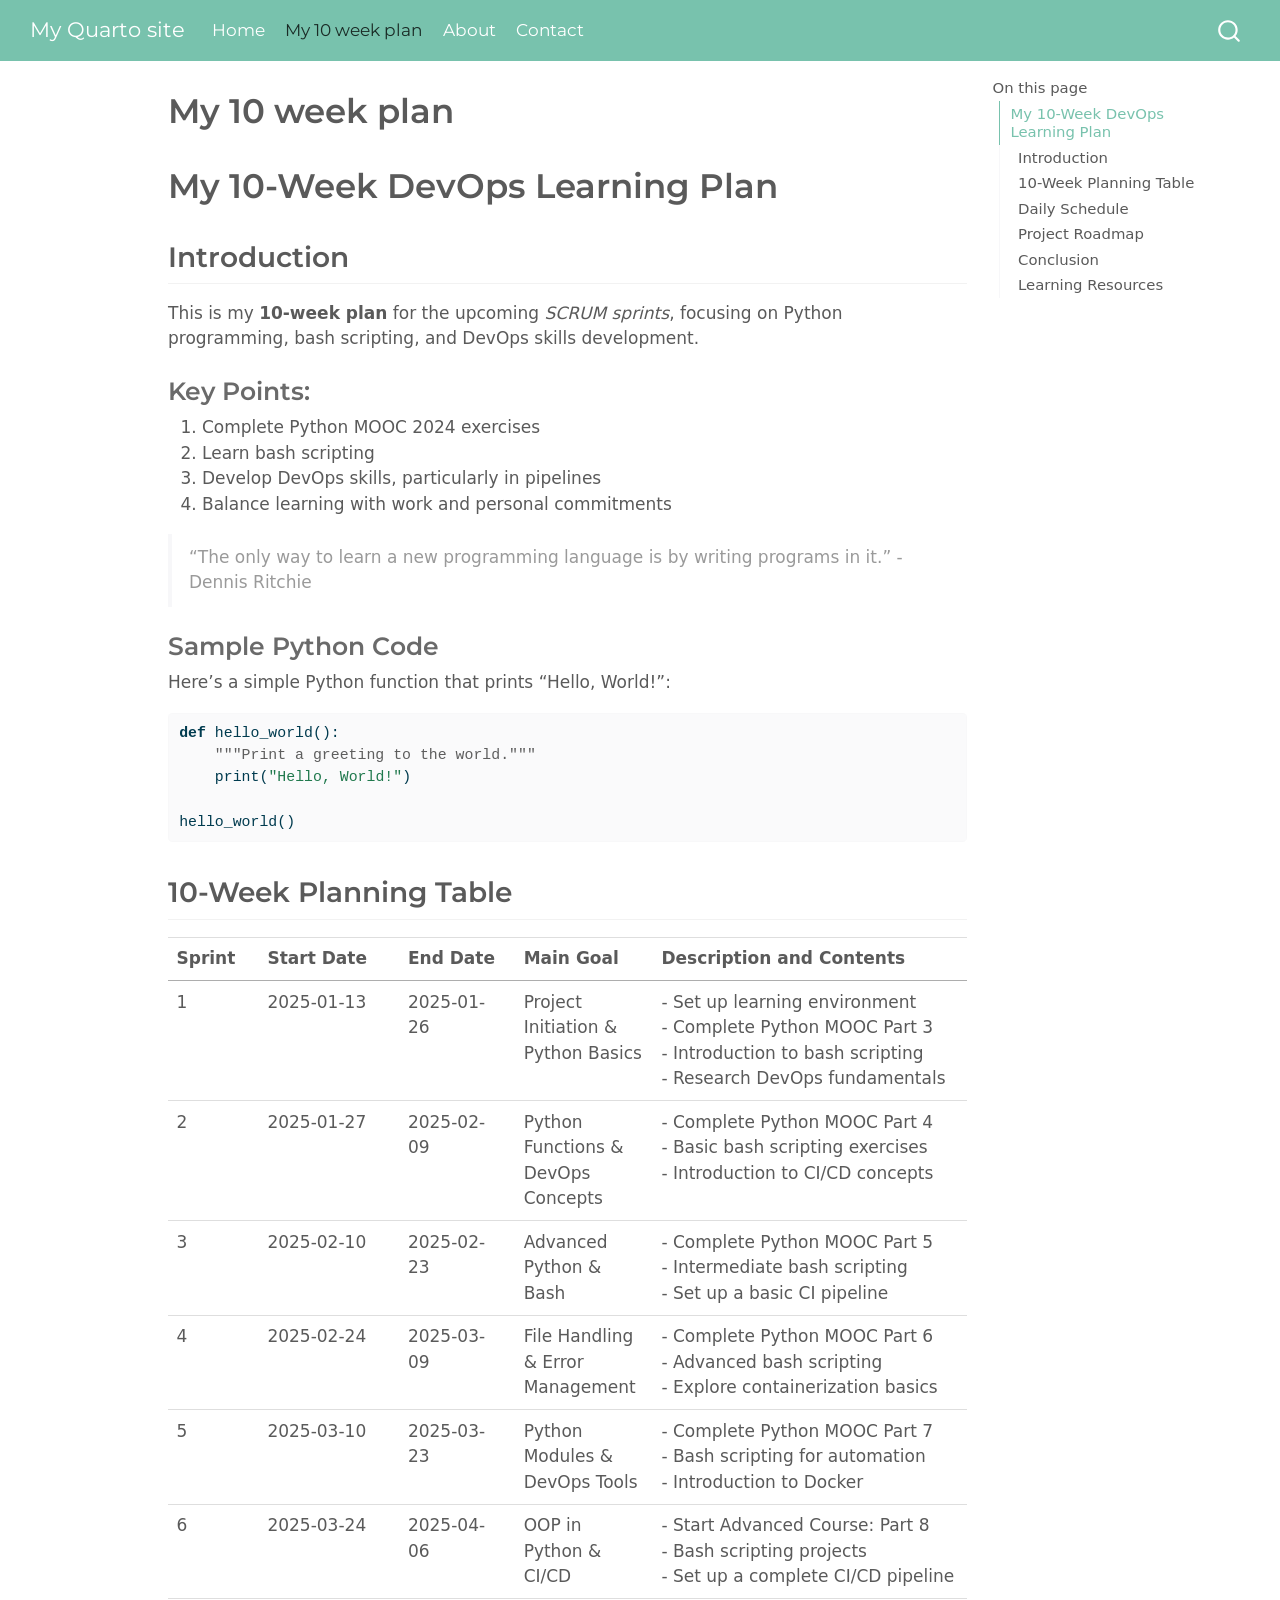
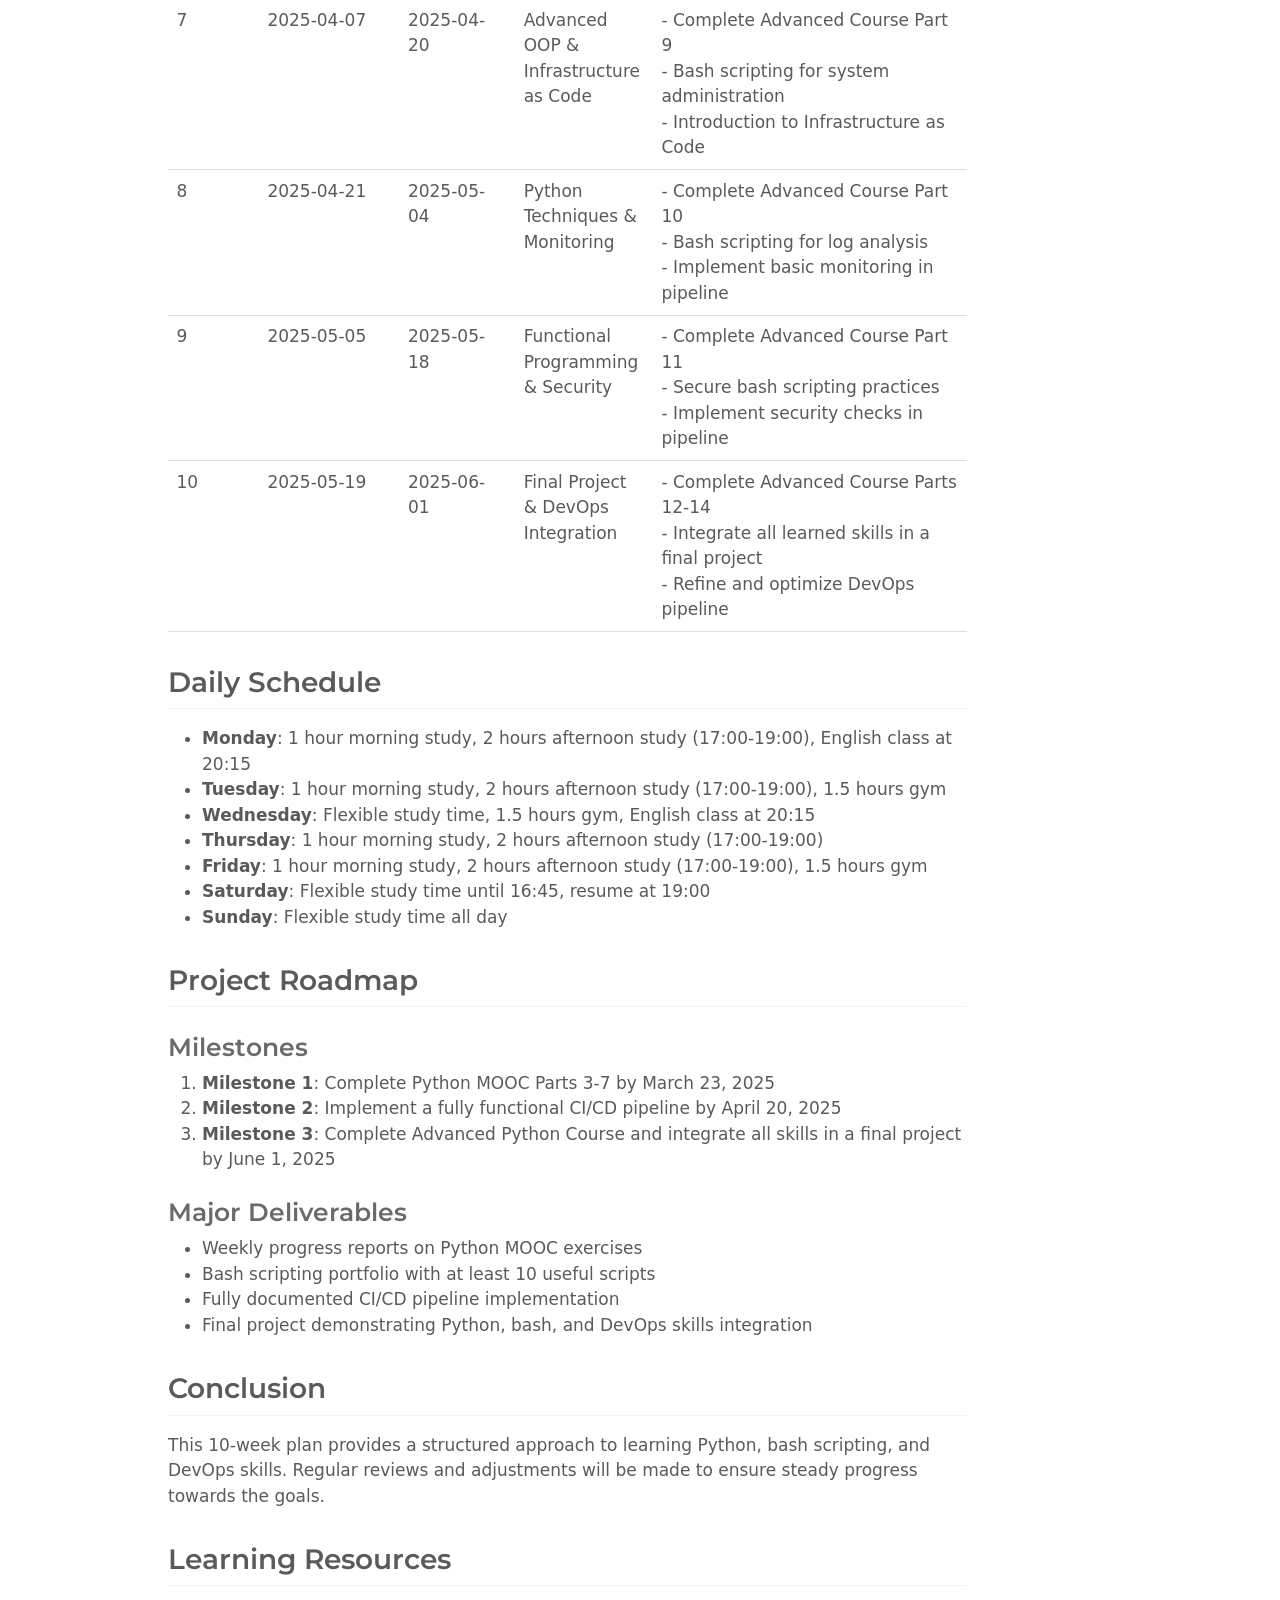
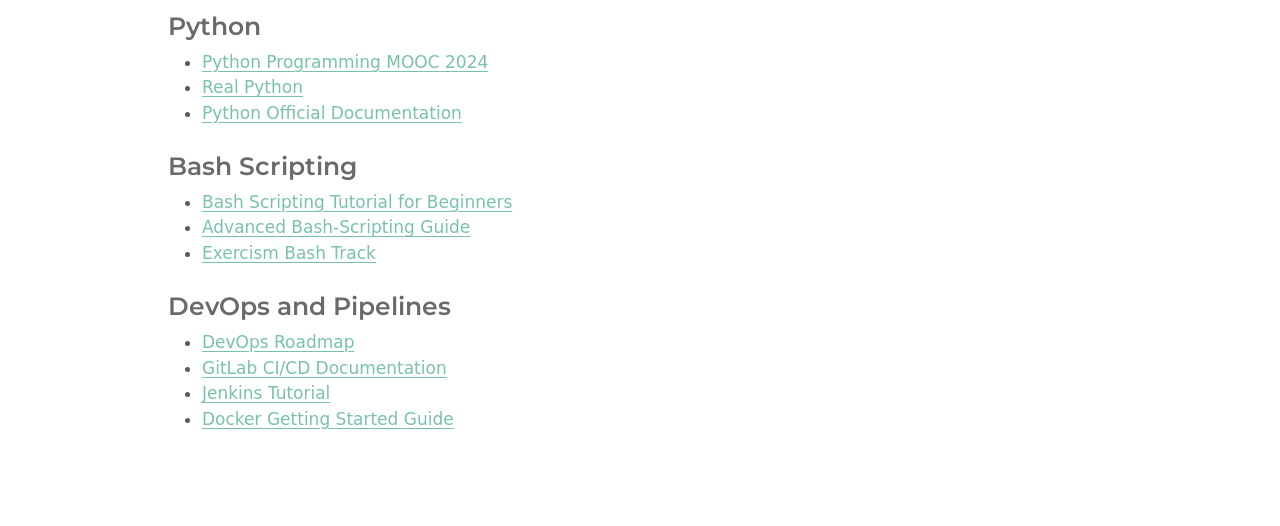
==== commit 0c507f84: "Built site for gh-pages" ====
--- a/10_week_plan.html
+++ b/10_week_plan.html
@@ -7,7 +7,7 @@
 <meta name="viewport" content="width=device-width, initial-scale=1.0, user-scalable=yes">
 
 
-<title>week_plan – My Quarto site</title>
+<title>My 10 week plan – My Quarto site</title>
 <style>
 code{white-space: pre-wrap;}
 span.smallcaps{font-variant: small-caps;}
@@ -179,9 +179,25 @@
 </nav>
     </div>
 <!-- main -->
-<main class="content" id="quarto-document-content"><header id="title-block-header" class="quarto-title-block"></header>
-
-
+<main class="content" id="quarto-document-content">
+
+<header id="title-block-header" class="quarto-title-block default">
+<div class="quarto-title">
+<h1 class="title">My 10 week plan</h1>
+</div>
+
+
+
+<div class="quarto-title-meta">
+
+    
+  
+    
+  </div>
+  
+
+
+</header>
 
 
 <section id="my-10-week-devops-learning-plan" class="level1">
